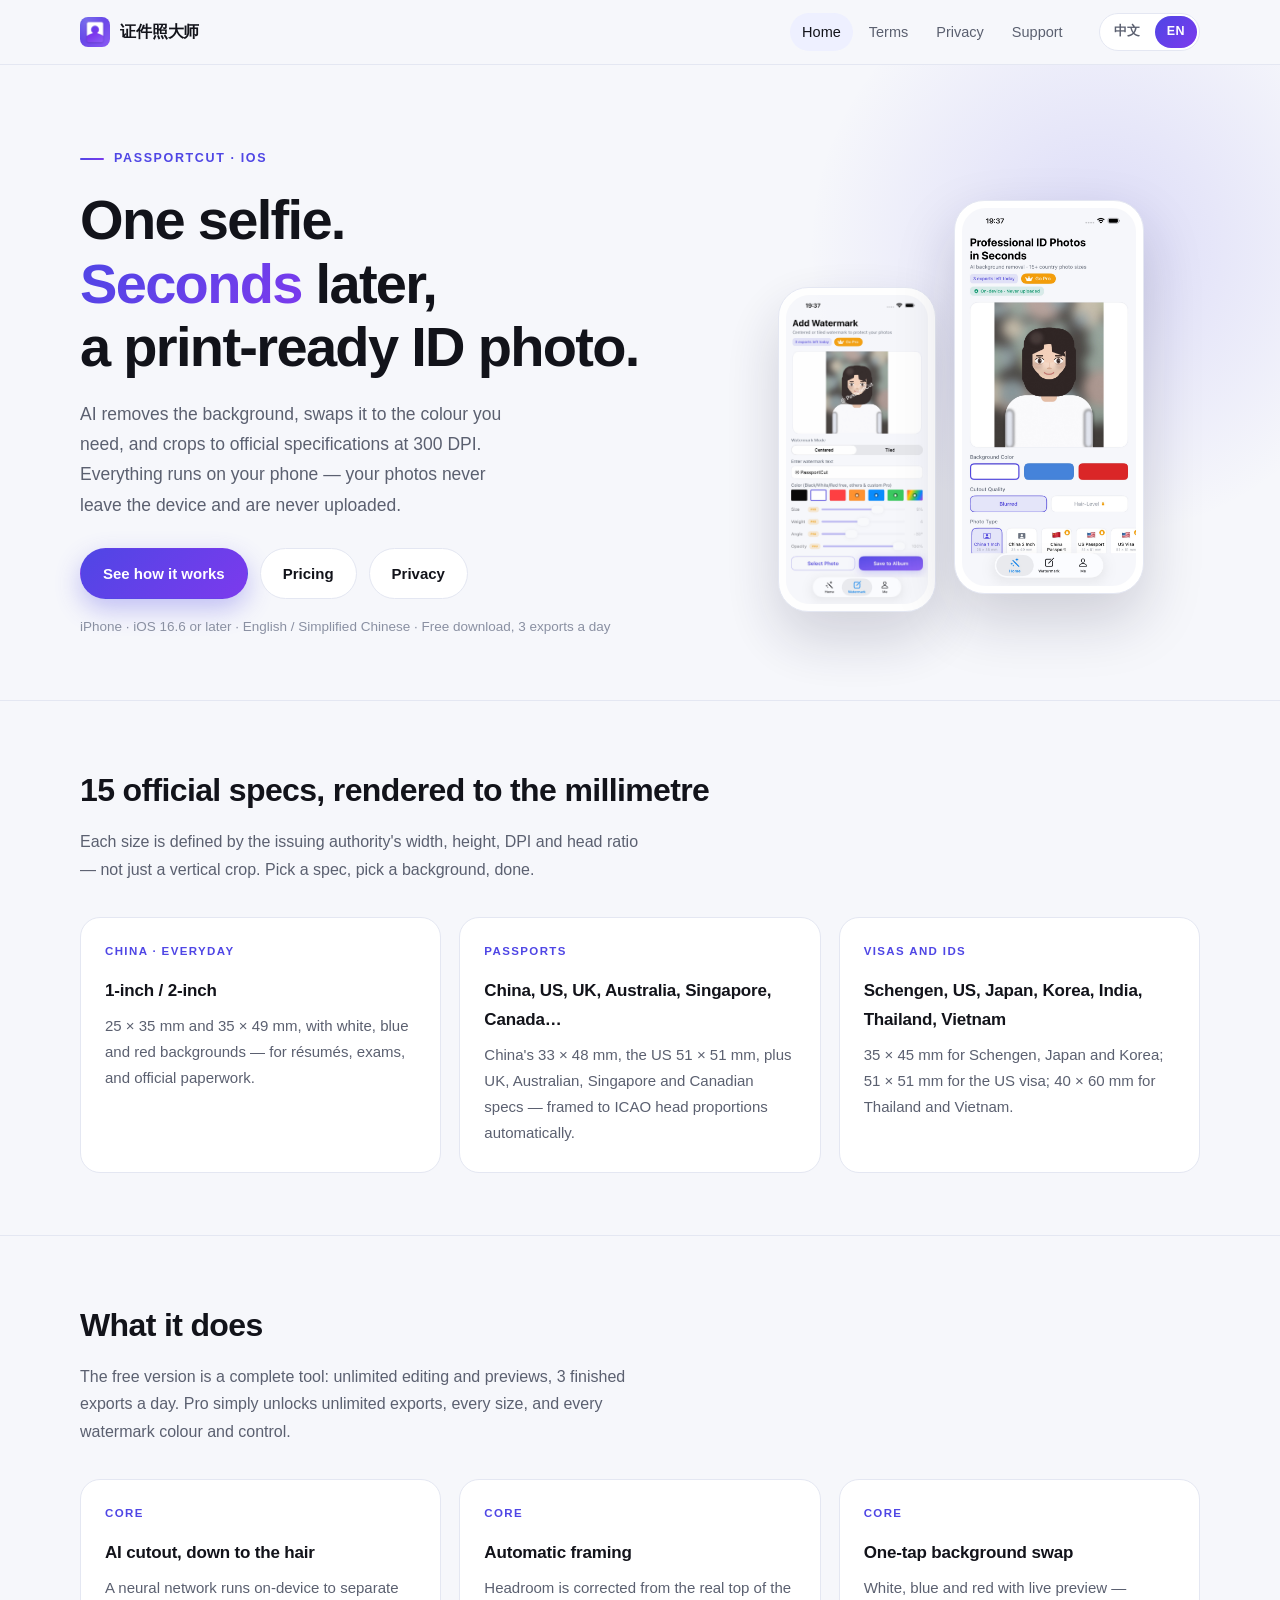
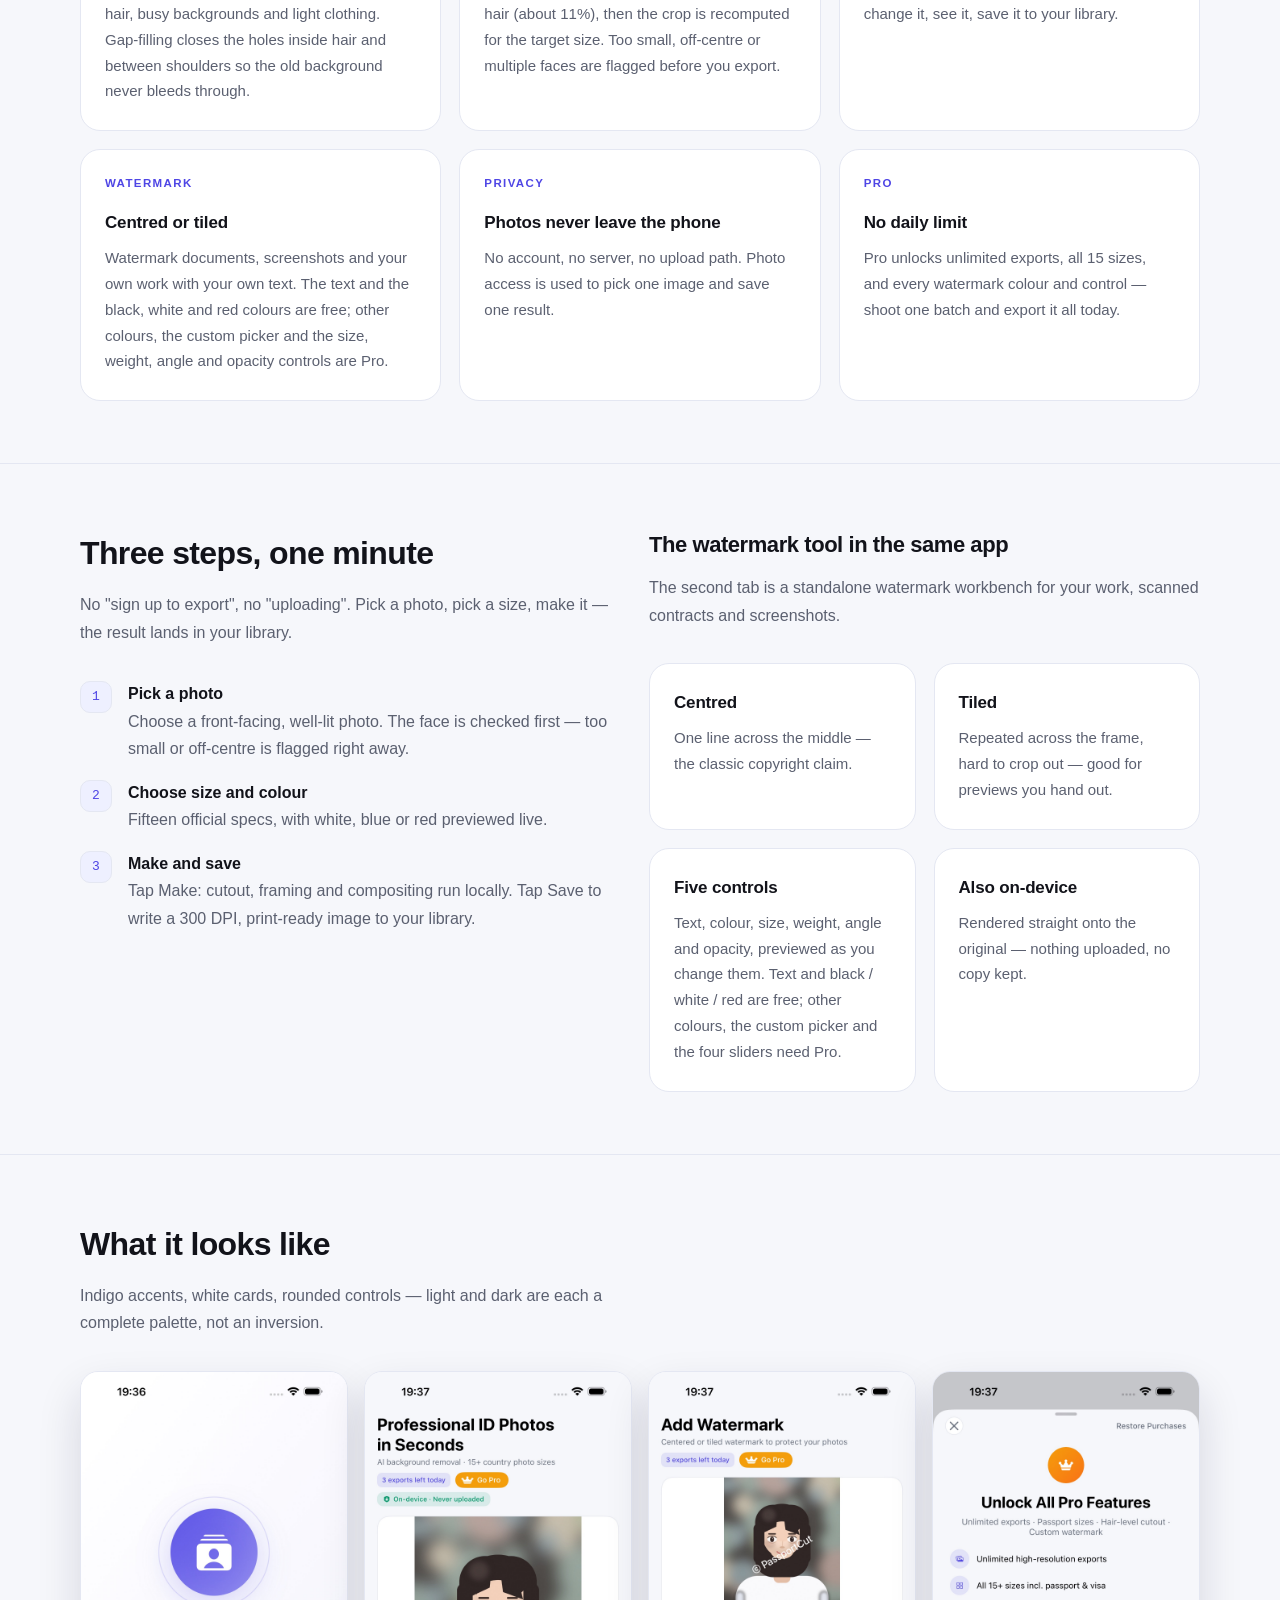
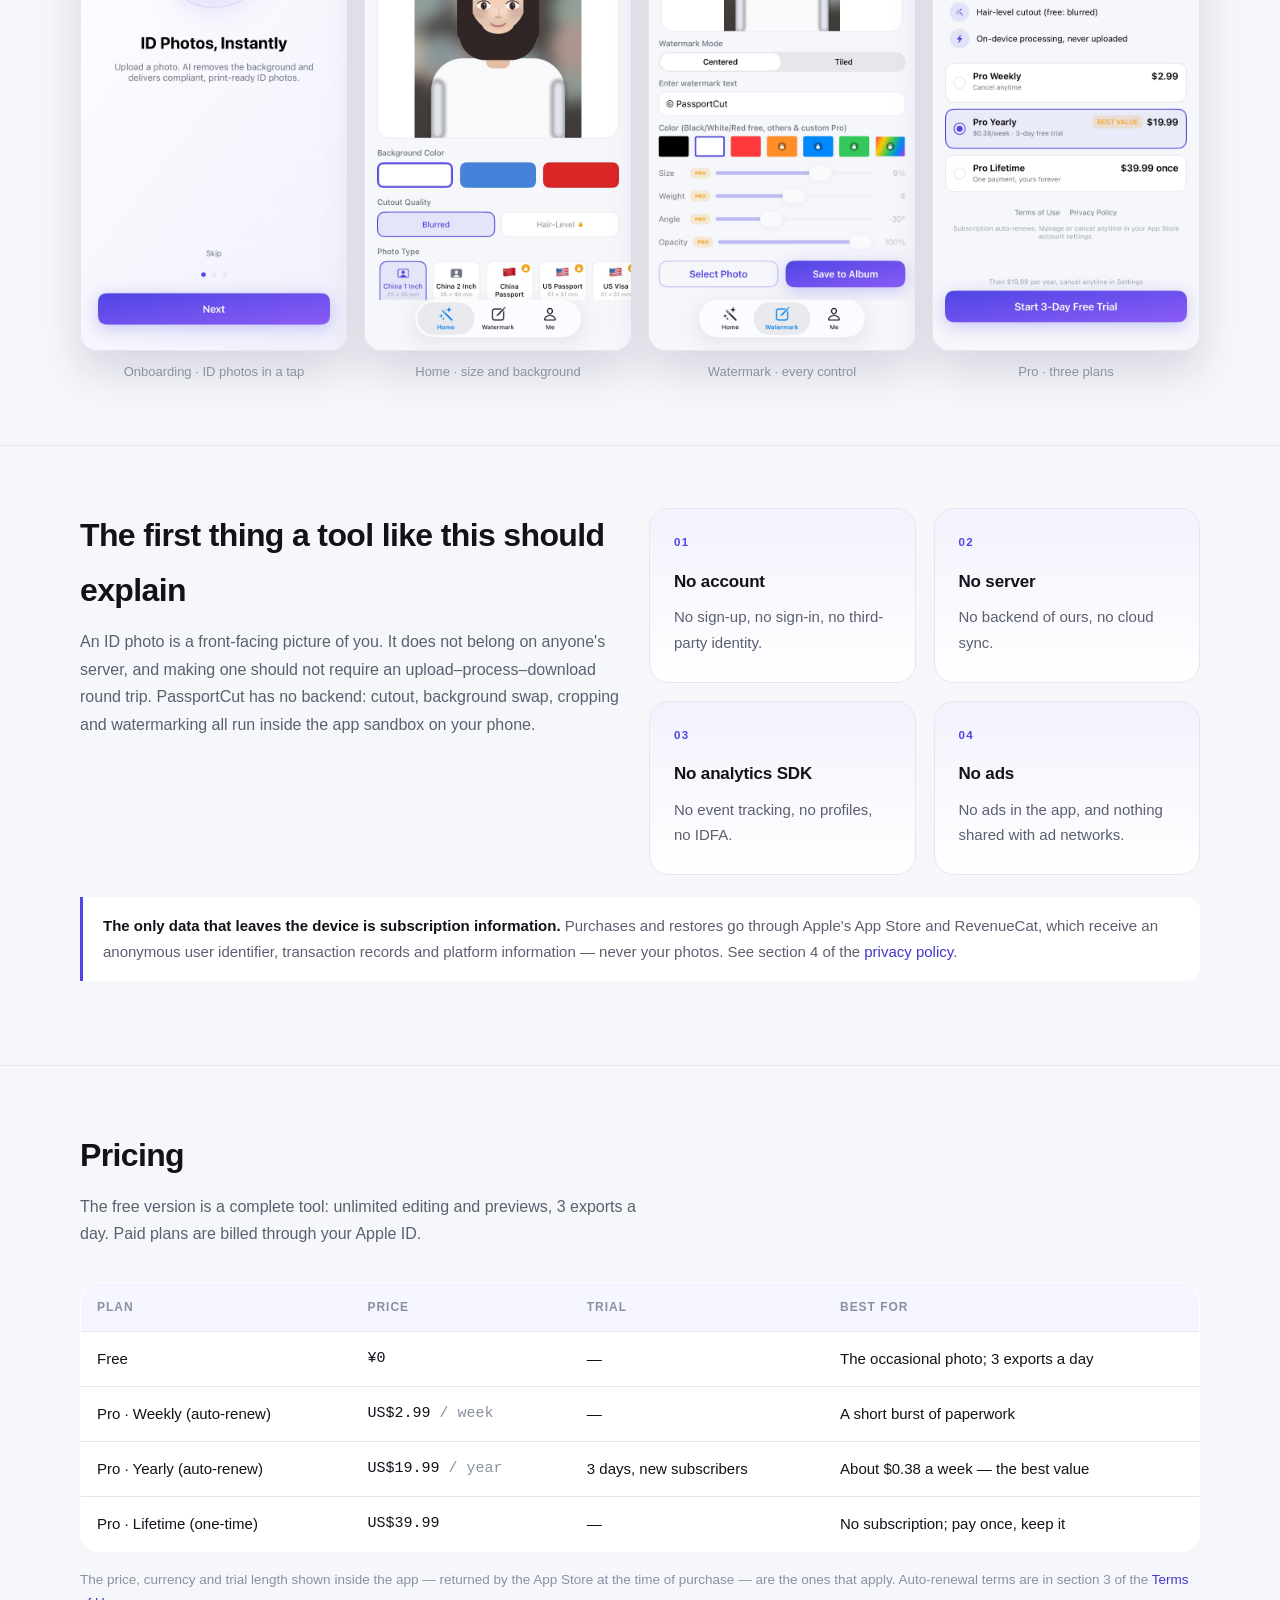
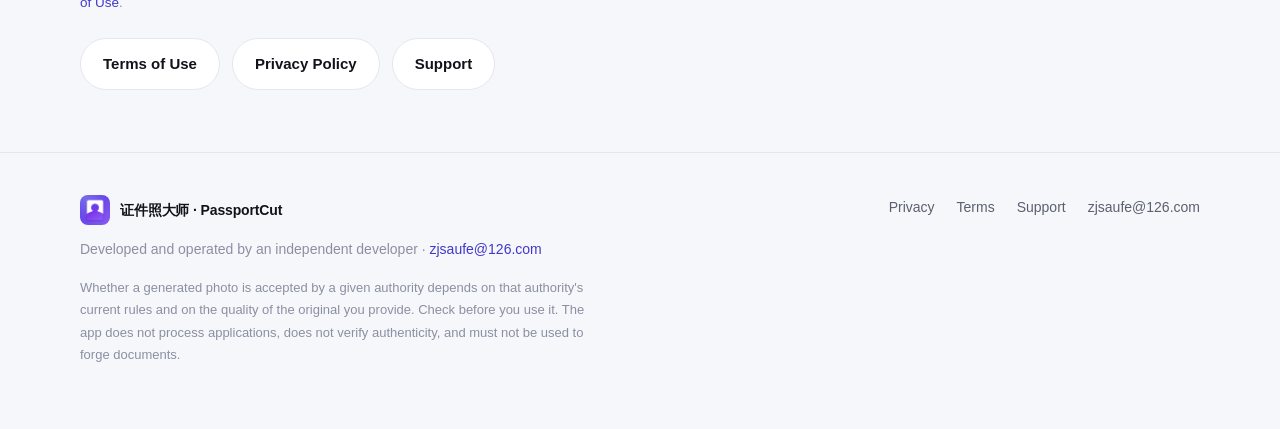
==== photoweb/index.html @ 8d34ea52 "Add files via upload" ====
<!DOCTYPE html>
<html lang="zh-Hans" data-lang="zh">
<head>
<meta charset="utf-8">
<meta name="viewport" content="width=device-width, initial-scale=1">
<title>证件照大师 · PassportCut — AI 证件照制作 / ID photos, made on your phone</title>
<meta name="description" content="证件照大师 PassportCut：上传一张自拍，AI 自动抠图、换底色、裁切到官方规格，几秒钟拿到可打印的高清证件照。15 种官方尺寸，全程本地处理，照片不会上传。">
<meta property="og:title" content="证件照大师 · PassportCut — AI 证件照制作">
<meta property="og:description" content="AI cutout, background swap and 15 official ID photo sizes, processed entirely on your device.">
<meta property="og:type" content="website">
<meta name="theme-color" content="#F6F7FB">
<link rel="icon" href="assets/img/icon-64.png">
<link rel="stylesheet" href="assets/site.css">
</head>
<body>

<header class="site">
  <div class="wrap bar">
    <a class="brand" href="index.html"><img src="assets/img/icon-64.png" alt="证件照大师 icon"><span>证件照大师</span></a>
    <nav class="links" aria-label="Site">
      <a href="index.html"><span class="i18n-zh">首页</span><span class="i18n-en">Home</span></a>
      <a href="terms.html"><span class="i18n-zh">用户协议</span><span class="i18n-en">Terms</span></a>
      <a href="privacy.html"><span class="i18n-zh">隐私政策</span><span class="i18n-en">Privacy</span></a>
      <a href="support.html"><span class="i18n-zh">技术支持</span><span class="i18n-en">Support</span></a>
    </nav>
    <div class="lang" role="group" aria-label="Language / 语言">
      <button type="button" data-lang="zh">中文</button>
      <button type="button" data-lang="en">EN</button>
    </div>
  </div>
</header>

<main>

  <!-- ================= HERO ================= -->
  <section class="hero">
    <div class="wrap hero-grid">
      <div>
        <p class="eyebrow"><span class="i18n-zh">证件照 · iOS 工具</span><span class="i18n-en">PassportCut · iOS</span></p>

        <div class="i18n-zh">
          <h1>一张自拍，<br><em>几秒钟</em>拿到<br>能打印的证件照。</h1>
          <p class="lede">AI 自动抠图、自动换底色、按官方尺寸精确裁切，输出 300 DPI 的高清成品。全部处理都在你的手机上完成——照片不会离开设备，不会上传到任何服务器。</p>
          <div class="cta">
            <a class="btn btn-primary" href="#how"><span>看看怎么用</span></a>
            <a class="btn btn-ghost" href="#pricing">价格</a>
            <a class="btn btn-ghost" href="privacy.html">隐私政策</a>
          </div>
          <p class="note">iPhone · iOS 16.6 及以上 · 简体中文 / English · 免费下载，每日可导出 3 张</p>
        </div>

        <div class="i18n-en">
          <h1>One selfie.<br><em>Seconds</em> later,<br>a print-ready ID photo.</h1>
          <p class="lede">AI removes the background, swaps it to the colour you need, and crops to official specifications at 300 DPI. Everything runs on your phone — your photos never leave the device and are never uploaded.</p>
          <div class="cta">
            <a class="btn btn-primary" href="#how">See how it works</a>
            <a class="btn btn-ghost" href="#pricing">Pricing</a>
            <a class="btn btn-ghost" href="privacy.html">Privacy</a>
          </div>
          <p class="note">iPhone · iOS 16.6 or later · English / Simplified Chinese · Free download, 3 exports a day</p>
        </div>
      </div>

      <div class="phones">
        <div class="phone side">
          <img src="assets/img/zh-Hans-05-watermark.jpg" alt="水印页 / Watermark screen"
               data-zh="assets/img/zh-Hans-05-watermark.jpg" data-en="assets/img/en-05-watermark.jpg">
        </div>
        <div class="phone">
          <img src="assets/img/zh-Hans-04-home.jpg" alt="证件照制作页 / ID photo screen"
               data-zh="assets/img/zh-Hans-04-home.jpg" data-en="assets/img/en-04-home.jpg">
        </div>
      </div>
    </div>
  </section>

  <!-- ================= 尺寸 ================= -->
  <section class="block" id="sizes">
    <div class="wrap">
      <h2 class="title"><span class="i18n-zh">15 种官方规格，按毫米精确输出</span><span class="i18n-en">15 official specs, rendered to the millimetre</span></h2>
      <p class="sub"><span class="i18n-zh">每个尺寸都按对应机构的官方要求定义宽高（mm）、DPI 与头部比例，不是简单裁成一张竖图。选好尺寸、换好底色，直接就绪。</span><span class="i18n-en">Each size is defined by the issuing authority's width, height, DPI and head ratio — not just a vertical crop. Pick a spec, pick a background, done.</span></p>

      <div class="grid-3">
        <div class="card">
          <p class="k"><span class="i18n-zh">中国 · 常用</span><span class="i18n-en">China · everyday</span></p>
          <h3><span class="i18n-zh">一寸 / 二寸</span><span class="i18n-en">1-inch / 2-inch</span></h3>
          <p><span class="i18n-zh">25 × 35 mm 与 35 × 49 mm，白、蓝、红底一键切换，覆盖简历、考试报名、社保与各类证件材料。</span><span class="i18n-en">25 × 35 mm and 35 × 49 mm, with white, blue and red backgrounds — for résumés, exams, and official paperwork.</span></p>
        </div>
        <div class="card">
          <p class="k"><span class="i18n-zh">护照</span><span class="i18n-en">Passports</span></p>
          <h3><span class="i18n-zh">中国 / 美国 / 英国 / 澳洲 / 新加坡 / 加拿大…</span><span class="i18n-en">China, US, UK, Australia, Singapore, Canada…</span></h3>
          <p><span class="i18n-zh">33 × 48 mm 的中国护照，51 × 51 mm 的美国护照，以及英、澳、新、加等国规格，都按 ICAO 头部比例自动校正构图。</span><span class="i18n-en">China's 33 × 48 mm, the US 51 × 51 mm, plus UK, Australian, Singapore and Canadian specs — framed to ICAO head proportions automatically.</span></p>
        </div>
        <div class="card">
          <p class="k"><span class="i18n-zh">签证与证件</span><span class="i18n-en">Visas and IDs</span></p>
          <h3><span class="i18n-zh">申根 / 美国 / 日本 / 韩国 / 印度 / 泰国 / 越南</span><span class="i18n-en">Schengen, US, Japan, Korea, India, Thailand, Vietnam</span></h3>
          <p><span class="i18n-zh">35 × 45 mm 的申根与日韩规格、51 × 51 mm 的美国签证、40 × 60 mm 的泰越规格，出国材料一次备齐。</span><span class="i18n-en">35 × 45 mm for Schengen, Japan and Korea; 51 × 51 mm for the US visa; 40 × 60 mm for Thailand and Vietnam.</span></p>
        </div>
      </div>
    </div>
  </section>

  <!-- ================= 做什么 ================= -->
  <section class="block" id="features">
    <div class="wrap">
      <h2 class="title"><span class="i18n-zh">它做什么</span><span class="i18n-en">What it does</span></h2>
      <p class="sub"><span class="i18n-zh">免费版是一个完整可用的工具：编辑与预览不限次数，每天可导出 3 张成品。Pro 只是把「不限次数导出、全部尺寸、水印的全部颜色与参数调节」解锁。</span><span class="i18n-en">The free version is a complete tool: unlimited editing and previews, 3 finished exports a day. Pro simply unlocks unlimited exports, every size, and every watermark colour and control.</span></p>

      <div class="grid-3">
        <div class="card">
          <p class="k"><span class="i18n-zh">核心</span><span class="i18n-en">Core</span></p>
          <h3><span class="i18n-zh">AI 抠图，发丝级</span><span class="i18n-en">AI cutout, down to the hair</span></h3>
          <p><span class="i18n-zh">本地神经网络在设备上跑，复杂背景、碎发、浅色衣服都能干净分离；蒙版补洞会把发丝内部与肩颈之间的空洞补上，换底色时不透出原背景。</span><span class="i18n-en">A neural network runs on-device to separate hair, busy backgrounds and light clothing. Gap-filling closes the holes inside hair and between shoulders so the old background never bleeds through.</span></p>
        </div>
        <div class="card">
          <p class="k"><span class="i18n-zh">核心</span><span class="i18n-en">Core</span></p>
          <h3><span class="i18n-zh">自动构图校正</span><span class="i18n-en">Automatic framing</span></h3>
          <p><span class="i18n-zh">先用真实发顶校正头顶留白（约 11%），再按目标尺寸重算裁剪框。人脸太小、未居中、多张人脸都会在制作前给出提示。</span><span class="i18n-en">Headroom is corrected from the real top of the hair (about 11%), then the crop is recomputed for the target size. Too small, off-centre or multiple faces are flagged before you export.</span></p>
        </div>
        <div class="card">
          <p class="k"><span class="i18n-zh">核心</span><span class="i18n-en">Core</span></p>
          <h3><span class="i18n-zh">一键换底色</span><span class="i18n-en">One-tap background swap</span></h3>
          <p><span class="i18n-zh">白色、蓝色、红色实时预览，改完立刻看到成品，满意再保存到相册。</span><span class="i18n-en">White, blue and red with live preview — change it, see it, save it to your library.</span></p>
        </div>
        <div class="card">
          <p class="k"><span class="i18n-zh">水印</span><span class="i18n-en">Watermark</span></p>
          <h3><span class="i18n-zh">居中或铺满</span><span class="i18n-en">Centred or tiled</span></h3>
          <p><span class="i18n-zh">给文档、截图、作品照加水印：文字自定，保护你的版权。文字与黑 / 白 / 红三色免费；其余颜色、自定义取色，以及大小、粗细、角度、透明度调节为 Pro。</span><span class="i18n-en">Watermark documents, screenshots and your own work with your own text. The text and the black, white and red colours are free; other colours, the custom picker and the size, weight, angle and opacity controls are Pro.</span></p>
        </div>
        <div class="card">
          <p class="k"><span class="i18n-zh">隐私</span><span class="i18n-en">Privacy</span></p>
          <h3><span class="i18n-zh">照片不出手机</span><span class="i18n-en">Photos never leave the phone</span></h3>
          <p><span class="i18n-zh">没有账号、没有服务器、没有上传通道。相册权限只用于选一张照片、保存一张成品。</span><span class="i18n-en">No account, no server, no upload path. Photo access is used to pick one image and save one result.</span></p>
        </div>
        <div class="card">
          <p class="k"><span class="i18n-zh">Pro</span><span class="i18n-en">Pro</span></p>
          <h3><span class="i18n-zh">不限次数，不再等明天</span><span class="i18n-en">No daily limit</span></h3>
          <p><span class="i18n-zh">Pro 解锁不限次数导出、全部 15 种尺寸、水印的全部颜色与参数调节。一次拍好一整套材料，不用分几天导。</span><span class="i18n-en">Pro unlocks unlimited exports, all 15 sizes, and every watermark colour and control — shoot one batch and export it all today.</span></p>
        </div>
      </div>
    </div>
  </section>

  <!-- ================= 三步 ================= -->
  <section class="block" id="how">
    <div class="wrap">
      <div class="grid-2">
        <div>
          <h2 class="title"><span class="i18n-zh">三步，一分钟</span><span class="i18n-en">Three steps, one minute</span></h2>
          <p class="sub"><span class="i18n-zh">没有「导出前必须注册」这一步，也没有「正在上传」。选图、选尺寸、制作，结果直接进相册。</span><span class="i18n-en">No "sign up to export", no "uploading". Pick a photo, pick a size, make it — the result lands in your library.</span></p>
          <ol class="steps">
            <li><b><span class="i18n-zh">选照片</span><span class="i18n-en">Pick a photo</span></b><br><span class="i18n-zh">从相册选一张正面、光线充足的照片。系统会先检测人脸，太小或没居中会直接告诉你。</span><span class="i18n-en">Choose a front-facing, well-lit photo. The face is checked first — too small or off-centre is flagged right away.</span></li>
            <li><b><span class="i18n-zh">选尺寸与底色</span><span class="i18n-en">Choose size and colour</span></b><br><span class="i18n-zh">15 种官方规格任选，白 / 蓝 / 红底色实时预览。</span><span class="i18n-en">Fifteen official specs, with white, blue or red previewed live.</span></li>
            <li><b><span class="i18n-zh">制作并保存</span><span class="i18n-en">Make and save</span></b><br><span class="i18n-zh">点「制作」，本地完成抠图、校正与合成，点「保存照片」写入相册，300 DPI 可打印。</span><span class="i18n-en">Tap Make: cutout, framing and compositing run locally. Tap Save to write a 300 DPI, print-ready image to your library.</span></li>
          </ol>
        </div>
        <div>
          <h2 class="title" style="font-size:22px"><span class="i18n-zh">同一个 App 里的水印工具</span><span class="i18n-en">The watermark tool in the same app</span></h2>
          <p class="sub"><span class="i18n-zh">第二栏是独立的水印工作台，适合给作品、合同扫描件、截图打标。</span><span class="i18n-en">The second tab is a standalone watermark workbench for your work, scanned contracts and screenshots.</span></p>
          <div class="grid-2">
            <div class="card"><h3><span class="i18n-zh">居中水印</span><span class="i18n-en">Centred</span></h3><p><span class="i18n-zh">一行文字压在图中央，适合声明版权。</span><span class="i18n-en">One line across the middle — the classic copyright claim.</span></p></div>
            <div class="card"><h3><span class="i18n-zh">铺满水印</span><span class="i18n-en">Tiled</span></h3><p><span class="i18n-zh">整图重复平铺，难以裁掉，适合对外分发的预览图。</span><span class="i18n-en">Repeated across the frame, hard to crop out — good for previews you hand out.</span></p></div>
            <div class="card"><h3><span class="i18n-zh">五种参数</span><span class="i18n-en">Five controls</span></h3><p><span class="i18n-zh">文字、颜色、大小、粗细、角度、透明度，实时改实时看。文字与黑 / 白 / 红免费；其余颜色、自定义取色和四条滑杆需 Pro。</span><span class="i18n-en">Text, colour, size, weight, angle and opacity, previewed as you change them. Text and black / white / red are free; other colours, the custom picker and the four sliders need Pro.</span></p></div>
            <div class="card"><h3><span class="i18n-zh">同样本地处理</span><span class="i18n-en">Also on-device</span></h3><p><span class="i18n-zh">水印在原图上直接渲染，不上传、不留副本。</span><span class="i18n-en">Rendered straight onto the original — nothing uploaded, no copy kept.</span></p></div>
          </div>
        </div>
      </div>
    </div>
  </section>

  <!-- ================= 截图 ================= -->
  <section class="block" id="shots">
    <div class="wrap">
      <h2 class="title"><span class="i18n-zh">界面长这样</span><span class="i18n-en">What it looks like</span></h2>
      <p class="sub"><span class="i18n-zh">靛蓝主色、白色卡片、圆角控件；浅色与深色各自一套完整的配色，不是简单反色。</span><span class="i18n-en">Indigo accents, white cards, rounded controls — light and dark are each a complete palette, not an inversion.</span></p>
      <div class="shots" id="shots-grid"></div>
    </div>
  </section>

  <!-- ================= 隐私 ================= -->
  <section class="block" id="privacy-strip">
    <div class="wrap">
      <div class="grid-2">
        <div>
          <h2 class="title"><span class="i18n-zh">这类工具最该先说清楚的事</span><span class="i18n-en">The first thing a tool like this should explain</span></h2>
          <p class="sub"><span class="i18n-zh">证件照是你的正面照。它不该躺在任何人的服务器上，也不该成为一个「上传—处理—下载」的流程。所以证件照大师没有后端：抠图模型、换底色、裁剪、水印全部在你手机的 App 沙盒里跑完。</span><span class="i18n-en">An ID photo is a front-facing picture of you. It does not belong on anyone's server, and making one should not require an upload–process–download round trip. PassportCut has no backend: cutout, background swap, cropping and watermarking all run inside the app sandbox on your phone.</span></p>
        </div>
        <div class="grid-2">
          <div class="card accent"><p class="k">01</p><h3><span class="i18n-zh">无账号</span><span class="i18n-en">No account</span></h3><p><span class="i18n-zh">没有注册、没有登录、没有第三方账号体系。</span><span class="i18n-en">No sign-up, no sign-in, no third-party identity.</span></p></div>
          <div class="card accent"><p class="k">02</p><h3><span class="i18n-zh">无服务器</span><span class="i18n-en">No server</span></h3><p><span class="i18n-zh">没有自建后端，也没有云端同步。</span><span class="i18n-en">No backend of ours, no cloud sync.</span></p></div>
          <div class="card accent"><p class="k">03</p><h3><span class="i18n-zh">无分析 SDK</span><span class="i18n-en">No analytics SDK</span></h3><p><span class="i18n-zh">不埋点、不建用户画像、不采集 IDFA。</span><span class="i18n-en">No event tracking, no profiles, no IDFA.</span></p></div>
          <div class="card accent"><p class="k">04</p><h3><span class="i18n-zh">无广告</span><span class="i18n-en">No ads</span></h3><p><span class="i18n-zh">App 内没有广告，也不向广告平台共享数据。</span><span class="i18n-en">No ads in the app, and nothing shared with ad networks.</span></p></div>
        </div>
      </div>
      <div class="callout">
        <span class="i18n-zh"><b>唯一离开设备的数据是订阅信息。</b>购买与恢复购买通过 Apple 的 App Store 与 RevenueCat 完成，它们只拿到匿名用户标识、交易记录与平台信息，看不到你的照片。完整说明见<a href="privacy.html">隐私政策</a>第 4 条。</span>
        <span class="i18n-en"><b>The only data that leaves the device is subscription information.</b> Purchases and restores go through Apple's App Store and RevenueCat, which receive an anonymous user identifier, transaction records and platform information — never your photos. See section 4 of the <a href="privacy.html">privacy policy</a>.</span>
      </div>
    </div>
  </section>

  <!-- ================= 价格 ================= -->
  <section class="block" id="pricing">
    <div class="wrap">
      <h2 class="title"><span class="i18n-zh">价格</span><span class="i18n-en">Pricing</span></h2>
      <p class="sub"><span class="i18n-zh">免费版包含完整的基础功能：编辑与预览不限次数，每天可导出 3 张成品。付费方案通过你的 Apple ID 扣款。</span><span class="i18n-en">The free version is a complete tool: unlimited editing and previews, 3 exports a day. Paid plans are billed through your Apple ID.</span></p>
      <table class="price">
        <thead>
          <tr>
            <th><span class="i18n-zh">方案</span><span class="i18n-en">Plan</span></th>
            <th><span class="i18n-zh">价格</span><span class="i18n-en">Price</span></th>
            <th><span class="i18n-zh">试用</span><span class="i18n-en">Trial</span></th>
            <th><span class="i18n-zh">适合</span><span class="i18n-en">Best for</span></th>
          </tr>
        </thead>
        <tbody>
          <tr>
            <td><span class="i18n-zh">免费版</span><span class="i18n-en">Free</span></td>
            <td class="num">¥0</td>
            <td><span class="i18n-zh">—</span><span class="i18n-en">—</span></td>
            <td><span class="i18n-zh">偶尔做一张，每天 3 次导出够用</span><span class="i18n-en">The occasional photo; 3 exports a day</span></td>
          </tr>
          <tr>
            <td><span class="i18n-zh">Pro · 每周（自动续订）</span><span class="i18n-en">Pro · Weekly (auto-renew)</span></td>
            <td class="num"><span class="i18n-zh">¥8</span><span class="i18n-en">US$2.99</span><span style="color:var(--ink-3)"> / <span class="i18n-zh">周</span><span class="i18n-en">week</span></span></td>
            <td><span class="i18n-zh">—</span><span class="i18n-en">—</span></td>
            <td><span class="i18n-zh">短期集中做材料</span><span class="i18n-en">A short burst of paperwork</span></td>
          </tr>
          <tr>
            <td><span class="i18n-zh">Pro · 每年（自动续订）</span><span class="i18n-en">Pro · Yearly (auto-renew)</span></td>
            <td class="num"><span class="i18n-zh">¥148</span><span class="i18n-en">US$19.99</span><span style="color:var(--ink-3)"> / <span class="i18n-zh">年</span><span class="i18n-en">year</span></span></td>
            <td><span class="i18n-zh">3 天，新订阅者</span><span class="i18n-en">3 days, new subscribers</span></td>
            <td><span class="i18n-zh">折合约 ¥2.83/周，最划算</span><span class="i18n-en">About $0.38 a week — the best value</span></td>
          </tr>
          <tr>
            <td><span class="i18n-zh">Pro · 终身（一次性买断）</span><span class="i18n-en">Pro · Lifetime (one-time)</span></td>
            <td class="num"><span class="i18n-zh">¥268</span><span class="i18n-en">US$39.99</span></td>
            <td><span class="i18n-zh">—</span><span class="i18n-en">—</span></td>
            <td><span class="i18n-zh">不想订阅，一次付费永久用</span><span class="i18n-en">No subscription; pay once, keep it</span></td>
          </tr>
        </tbody>
      </table>
      <p class="note"><span class="i18n-zh">实际价格、币种与试用时长以 App 内付费墙显示的、由 App Store 返回的本地化价格为准。自动续订规则见<a href="terms.html">用户协议</a>第 3 条。</span><span class="i18n-en">The price, currency and trial length shown inside the app — returned by the App Store at the time of purchase — are the ones that apply. Auto-renewal terms are in section 3 of the <a href="terms.html">Terms of Use</a>.</span></p>
      <div class="cta" style="margin-top:24px">
        <a class="btn btn-ghost" href="terms.html"><span class="i18n-zh">用户协议</span><span class="i18n-en">Terms of Use</span></a>
        <a class="btn btn-ghost" href="privacy.html"><span class="i18n-zh">隐私政策</span><span class="i18n-en">Privacy Policy</span></a>
        <a class="btn btn-ghost" href="support.html"><span class="i18n-zh">技术支持</span><span class="i18n-en">Support</span></a>
      </div>
    </div>
  </section>

</main>

<footer class="site">
  <div class="wrap foot-grid">
    <div>
      <a class="brand" href="index.html"><img src="assets/img/icon-64.png" alt=""><span>证件照大师 · PassportCut</span></a>
      <p style="margin:12px 0 0"><span class="i18n-zh">由独立开发者开发运营 · 联系 <a href="mailto:zjsaufe@126.com">zjsaufe@126.com</a></span><span class="i18n-en">Developed and operated by an independent developer · <a href="mailto:zjsaufe@126.com">zjsaufe@126.com</a></span></p>
      <p class="foot-note"><span class="i18n-zh">本 App 生成的证件照是否符合特定机构要求，取决于该机构的最新规定与你提供的原始照片质量。请在正式使用前自行核对。App 不提供证件代办、不验证照片真伪，也不得用于制作伪造证件。</span><span class="i18n-en">Whether a generated photo is accepted by a given authority depends on that authority's current rules and on the quality of the original you provide. Check before you use it. The app does not process applications, does not verify authenticity, and must not be used to forge documents.</span></p>
    </div>
    <div class="foot-links">
      <a href="privacy.html"><span class="i18n-zh">隐私政策</span><span class="i18n-en">Privacy</span></a>
      <a href="terms.html"><span class="i18n-zh">用户协议</span><span class="i18n-en">Terms</span></a>
      <a href="support.html"><span class="i18n-zh">技术支持</span><span class="i18n-en">Support</span></a>
      <a href="mailto:zjsaufe@126.com">zjsaufe@126.com</a>
    </div>
  </div>
</footer>

<script src="assets/site.js"></script>
<script>
(function () {
  var shots = [
    ['01-onboarding-1', '引导 · 证件照一键搞定', 'Onboarding · ID photos in a tap'],
    ['04-home', '首页 · 选尺寸、换底色', 'Home · size and background'],
    ['05-watermark', '水印 · 参数全部可调', 'Watermark · every control'],
    ['07-paywall', 'Pro · 三档方案', 'Pro · three plans']
  ];
  var grid = document.getElementById('shots-grid');
  shots.forEach(function (s) {
    var fig = document.createElement('figure');
    var img = document.createElement('img');
    img.alt = s[1] + ' / ' + s[2];
    img.loading = 'lazy';
    img.dataset.zh = 'assets/img/zh-Hans-' + s[0] + '.jpg';
    img.dataset.en = 'assets/img/en-' + s[0] + '.jpg';
    var cap = document.createElement('figcaption');
    cap.innerHTML = '<span class="i18n-zh">' + s[1] + '</span><span class="i18n-en">' + s[2] + '</span>';
    fig.appendChild(img); fig.appendChild(cap);
    grid.appendChild(fig);
  });

  function syncLangImages() {
    var lang = document.documentElement.getAttribute('data-lang') === 'en' ? 'en' : 'zh';
    var all = document.querySelectorAll('img[data-zh][data-en]');
    for (var i = 0; i < all.length; i++) {
      all[i].src = all[i].dataset[lang];
    }
  }
  syncLangImages();
  new MutationObserver(syncLangImages).observe(document.documentElement, { attributes: true, attributeFilter: ['data-lang'] });
})();
</script>
</body>
</html>
---- photoweb/assets/site.css ----
/* ------------------------------------------------------------------
   证件照大师 / PassportCut — 官网样式
   配色取自 App 的设计令牌（ZQYTheme.swift）：品牌靛蓝 → 紫，青色点缀，Pro 金。
   ------------------------------------------------------------------ */

:root {
  --canvas:      #F6F7FB;
  --surface:     #FFFFFF;
  --surface-2:   #EEF0FF;
  --ink:         #12131A;
  --ink-2:       #5B6070;
  --ink-3:       #8A90A2;
  --hairline:    #E4E7F2;
  --brand:       #4F46E5;
  --brand-deep:  #4338CA;
  --violet:      #7C3AED;
  --cyan:        #0891B2;
  --cyan-soft:   #E0F5FA;
  --gold:        #B45309;
  --gold-soft:   #FEF3C7;
  --ok:          #059669;
  --radius:      20px;

  --serif: "Inter", -apple-system, "PingFang SC", "Noto Sans SC", "Helvetica Neue", sans-serif;
  --sans: "Inter", -apple-system, BlinkMacSystemFont, "PingFang SC", "Hiragino Sans GB", "Microsoft YaHei", "Helvetica Neue", sans-serif;
  --mono: "JetBrains Mono", ui-monospace, "SF Mono", Menlo, Consolas, monospace;

  --grad: linear-gradient(135deg, var(--brand), var(--violet));
  color-scheme: light;
}

@media (prefers-color-scheme: dark) {
  :root:not([data-theme="light"]) {
    --canvas:     #0B0B12;
    --surface:    #16161F;
    --surface-2:  #1D1E30;
    --ink:        #F2F3F8;
    --ink-2:      #A6ABBC;
    --ink-3:      #7B8098;
    --hairline:   #282835;
    --brand:      #6366F1;
    --brand-deep: #818CF8;
    --violet:     #A78BFA;
    --cyan:       #22D3EE;
    --cyan-soft:  #0E2A31;
    --gold:       #FBBF24;
    --gold-soft:  #2B2410;
    --ok:         #34D399;
    --grad: linear-gradient(135deg, #5B5BF5, #9B5CF6);
    color-scheme: dark;
  }
}

* { box-sizing: border-box; }
html { scroll-behavior: smooth; }

body {
  margin: 0;
  background: var(--canvas);
  color: var(--ink);
  font-family: var(--sans);
  font-size: 16px;
  line-height: 1.72;
  -webkit-font-smoothing: antialiased;
  text-rendering: optimizeLegibility;
}

/* ---------- 语言切换 ---------- */
html[data-lang="zh"] .i18n-en,
html[data-lang="en"] .i18n-zh { display: none !important; }

a { color: var(--brand-deep); text-decoration: none; }
a:hover { text-decoration: underline; text-underline-offset: 3px; }

.wrap { width: min(1120px, 100% - 44px); margin-inline: auto; }
.narrow { width: min(780px, 100% - 40px); margin-inline: auto; }

/* ---------- 顶栏 ---------- */
header.site {
  position: sticky; top: 0; z-index: 20;
  backdrop-filter: saturate(160%) blur(16px);
  background: color-mix(in srgb, var(--canvas) 84%, transparent);
  border-bottom: 1px solid var(--hairline);
}
.bar { display: flex; align-items: center; gap: 18px; height: 64px; }
.brand { display: flex; align-items: center; gap: 10px; color: var(--ink); font-weight: 700; letter-spacing: -0.01em; }
.brand:hover { text-decoration: none; }
.brand img { width: 30px; height: 30px; border-radius: 8px; display: block; }
nav.links { margin-left: auto; display: flex; align-items: center; gap: 4px; flex-wrap: wrap; }
nav.links a { color: var(--ink-2); font-size: 14.5px; padding: 7px 12px; border-radius: 999px; }
nav.links a:hover { color: var(--ink); background: var(--surface); text-decoration: none; }
nav.links a.active { color: var(--ink); background: var(--surface-2); }

.lang { display: inline-flex; border: 1px solid var(--hairline); border-radius: 999px; overflow: hidden; margin-left: 6px; background: var(--surface); padding: 2px; gap: 2px; }
.lang button {
  font: inherit; font-size: 12.5px; font-weight: 600; letter-spacing: .04em;
  padding: 5px 12px; border: 0; border-radius: 999px;
  background: transparent; color: var(--ink-2); cursor: pointer;
}
.lang button[aria-pressed="true"] { background: var(--grad); color: #fff; }

/* ---------- 首页 hero ---------- */
.hero { padding: 76px 0 48px; position: relative; overflow: hidden; }
.hero::before {
  content: ""; position: absolute; inset: -20% -10% auto auto;
  width: 620px; height: 620px; border-radius: 50%;
  background: radial-gradient(circle, color-mix(in srgb, var(--brand) 16%, transparent), transparent 66%);
  pointer-events: none;
}
.hero-grid { display: grid; grid-template-columns: 1.1fr .9fr; gap: 56px; align-items: center; position: relative; }
.eyebrow {
  display: inline-flex; align-items: center; gap: 10px;
  font-size: 12.5px; font-weight: 600; letter-spacing: .13em; text-transform: uppercase;
  color: var(--brand); margin: 0 0 18px;
}
.eyebrow::before { content: ""; width: 24px; height: 2px; border-radius: 2px; background: var(--grad); }
h1 {
  font-family: var(--serif); font-weight: 700;
  font-size: clamp(34px, 5.2vw, 56px);
  line-height: 1.14; letter-spacing: -0.03em;
  margin: 0 0 20px;
}
h1 em { font-style: normal; background: var(--grad); -webkit-background-clip: text; background-clip: text; color: transparent; }
.lede { color: var(--ink-2); font-size: 17.5px; max-width: 46ch; margin: 0 0 28px; }
.cta { display: flex; flex-wrap: wrap; gap: 12px; align-items: center; }
.btn {
  display: inline-flex; align-items: center; gap: 8px;
  padding: 12px 22px; border-radius: 999px;
  font-size: 15px; font-weight: 600; border: 1px solid transparent;
}
.btn-primary { background: var(--grad); color: #fff; box-shadow: 0 10px 26px color-mix(in srgb, var(--brand) 32%, transparent); }
.btn-primary:hover { filter: brightness(1.06); text-decoration: none; }
.btn-ghost { border-color: var(--hairline); color: var(--ink); background: var(--surface); }
.btn-ghost:hover { background: var(--surface-2); text-decoration: none; }
.note { color: var(--ink-3); font-size: 13.5px; margin-top: 16px; }

/* 手机预览 */
.phones { display: flex; justify-content: center; align-items: flex-end; gap: 18px; }
.phone {
  position: relative; width: 190px; border-radius: 30px;
  background: var(--surface); border: 1px solid var(--hairline);
  padding: 7px; box-shadow: 0 26px 60px rgba(20, 20, 55, .18);
}
.phone img { width: 100%; display: block; border-radius: 24px; }
.phone.side { width: 158px; opacity: .96; transform: translateY(18px); }
@media (max-width: 900px) { .phone.side { display: none; } }

/* ---------- 章节 ---------- */
section.block { padding: 62px 0; border-top: 1px solid var(--hairline); }
h2.title { font-size: clamp(24px, 3.2vw, 32px); font-weight: 700; margin: 0 0 10px; letter-spacing: -0.02em; }
.sub { color: var(--ink-2); margin: 0 0 34px; max-width: 64ch; }

.grid-3 { display: grid; grid-template-columns: repeat(3, minmax(0,1fr)); gap: 18px; }
.grid-2 { display: grid; grid-template-columns: repeat(2, minmax(0,1fr)); gap: 18px; }
.card {
  background: var(--surface); border: 1px solid var(--hairline);
  border-radius: var(--radius); padding: 24px 24px 26px;
}
.card h3 { margin: 0 0 8px; font-size: 17px; font-weight: 700; letter-spacing: -0.01em; }
.card p { margin: 0; color: var(--ink-2); font-size: 15px; }
.card .k { font-size: 11.5px; font-weight: 600; letter-spacing: .12em; text-transform: uppercase; color: var(--brand); margin: 0 0 14px; }
.card.accent { background: linear-gradient(180deg, color-mix(in srgb, var(--brand) 7%, var(--surface)), var(--surface)); }

/* 步骤 */
ol.steps { margin: 0; padding: 0; list-style: none; counter-reset: s; display: grid; gap: 16px; }
ol.steps li { counter-increment: s; position: relative; padding-left: 48px; color: var(--ink-2); }
ol.steps li::before {
  content: counter(s); position: absolute; left: 0; top: 1px;
  width: 30px; height: 30px; border-radius: 10px;
  background: var(--surface-2); border: 1px solid var(--hairline);
  color: var(--brand); font-family: var(--mono); font-size: 13px;
  display: grid; place-items: center;
}
ol.steps li b { color: var(--ink); font-weight: 600; }

/* 截图 */
.shots { display: grid; grid-template-columns: repeat(4, minmax(0,1fr)); gap: 16px; }
.shots figure { margin: 0; }
.shots img {
  width: 100%; display: block; border-radius: 18px;
  border: 1px solid var(--hairline);
  box-shadow: 0 20px 44px rgba(20, 20, 55, .14);
}
.shots figcaption { font-size: 13px; color: var(--ink-3); margin-top: 10px; text-align: center; }

/* 价格表 */
table.price { width: 100%; border-collapse: collapse; font-size: 15px; background: var(--surface); border: 1px solid var(--hairline); border-radius: var(--radius); overflow: hidden; }
table.price th, table.price td { text-align: left; padding: 14px 16px; border-bottom: 1px solid var(--hairline); }
table.price th { color: var(--ink-3); font-weight: 600; font-size: 12px; letter-spacing: .08em; text-transform: uppercase; background: color-mix(in srgb, var(--surface-2) 60%, transparent); }
table.price td.num { font-family: var(--mono); color: var(--ink); white-space: nowrap; }
table.price tr:last-child td { border-bottom: 0; }

/* callout */
.callout {
  border-left: 3px solid var(--brand);
  background: var(--surface);
  border-radius: 0 14px 14px 0;
  padding: 16px 20px;
  color: var(--ink-2);
  font-size: 15px;
  margin: 22px 0;
}
.callout.sage { border-left-color: var(--ok); }
.callout.gold { border-left-color: var(--gold); }
.callout b { color: var(--ink); }

/* ---------- 法务页 ---------- */
.legal { padding: 46px 0 78px; }
.legal-head { padding-bottom: 26px; border-bottom: 1px solid var(--hairline); margin-bottom: 34px; }
.legal-head h1 { font-size: clamp(28px, 4vw, 40px); margin: 0 0 12px; }
.meta { color: var(--ink-3); font-size: 13.5px; display: flex; gap: 20px; flex-wrap: wrap; }
.meta span { font-family: var(--mono); }

.toc { background: var(--surface); border: 1px solid var(--hairline); border-radius: var(--radius); padding: 20px 22px; margin-bottom: 40px; }
.toc p.k { margin: 0 0 12px; font-size: 11.5px; font-weight: 600; letter-spacing: .12em; text-transform: uppercase; color: var(--ink-3); }
.toc ol { margin: 0; padding-left: 22px; columns: 2; column-gap: 30px; font-size: 14.5px; }
.toc li { margin-bottom: 6px; color: var(--ink-2); break-inside: avoid; }
.toc a { color: var(--ink-2); }
.toc a:hover { color: var(--brand); }

.doc h2 {
  font-size: 21px; font-weight: 700; letter-spacing: -0.01em;
  margin: 42px 0 14px; padding-top: 8px; scroll-margin-top: 84px;
}
.doc h3 { font-size: 16.5px; margin: 26px 0 8px; font-weight: 700; }
.doc p { margin: 0 0 14px; color: var(--ink-2); }
.doc ul, .doc ol.num { padding-left: 22px; margin: 0 0 16px; color: var(--ink-2); }
.doc li { margin-bottom: 8px; }
.doc strong { color: var(--ink); }
.doc .muted { color: var(--ink-3); font-size: 14.5px; }

table.data {
  width: 100%; border-collapse: collapse; font-size: 14.5px; margin: 18px 0 26px;
  border: 1px solid var(--hairline); border-radius: 14px; overflow: hidden;
  background: var(--surface);
}
table.data th, table.data td { padding: 12px 14px; border-bottom: 1px solid var(--hairline); vertical-align: top; text-align: left; }
table.data th { background: color-mix(in srgb, var(--surface-2) 60%, transparent); color: var(--ink); font-weight: 600; font-size: 13px; }
table.data td { color: var(--ink-2); }
table.data tr:last-child td { border-bottom: 0; }
table.data code { font-family: var(--mono); font-size: 12.5px; color: var(--ink); }
.tag-yes { color: var(--brand); font-weight: 600; }
.tag-no { color: var(--ok); font-weight: 600; }

hr.rule { border: 0; border-top: 1px solid var(--hairline); margin: 44px 0; }
code.inline { font-family: var(--mono); font-size: 13px; background: var(--surface-2); border: 1px solid var(--hairline); border-radius: 6px; padding: 1.5px 6px; color: var(--ink); word-break: break-word; }

/* FAQ */
.faq { border-top: 1px solid var(--hairline); }
details.q { border-bottom: 1px solid var(--hairline); padding: 4px 0; }
details.q summary {
  cursor: pointer; list-style: none;
  padding: 17px 40px 17px 0;
  font-weight: 600; font-size: 16.5px; position: relative;
}
details.q summary::-webkit-details-marker { display: none; }
details.q summary::after {
  content: "+"; position: absolute; right: 6px; top: 15px;
  color: var(--brand); font-family: var(--mono); font-size: 19px;
}
details.q[open] summary::after { content: "–"; }
details.q .a { padding: 0 0 20px; color: var(--ink-2); }
details.q .a p { margin: 0 0 10px; }
details.q .a ol, details.q .a ul { padding-left: 20px; margin: 0 0 10px; }

.cat { margin: 40px 0 6px; font-size: 13px; font-weight: 700; letter-spacing: .1em; text-transform: uppercase; color: var(--brand); }

/* ---------- 页脚 ---------- */
footer.site { border-top: 1px solid var(--hairline); padding: 42px 0 50px; color: var(--ink-3); font-size: 14px; }
.foot-grid { display: flex; justify-content: space-between; gap: 26px; flex-wrap: wrap; align-items: flex-start; }
.foot-links { display: flex; gap: 22px; flex-wrap: wrap; }
.foot-links a { color: var(--ink-2); }
.foot-links a:hover { color: var(--brand); }
.foot-note { margin-top: 16px; max-width: 70ch; font-size: 13px; color: var(--ink-3); }

/* ---------- 响应式 ---------- */
@media (max-width: 900px) {
  .hero-grid { grid-template-columns: 1fr; gap: 34px; }
  .phones { order: -1; }
  .grid-3, .grid-2 { grid-template-columns: 1fr; }
  .shots { grid-template-columns: repeat(2, minmax(0,1fr)); }
  .toc ol { columns: 1; }
  .hero { padding-top: 46px; }
  .bar { height: auto; padding: 12px 0; flex-wrap: wrap; gap: 10px; }
  nav.links a { font-size: 13.5px; padding: 6px 9px; }
  .brand span.long { display: none; }
}
@media (max-width: 520px) {
  .shots { grid-template-columns: 1fr; }
  .shots img { max-width: 300px; margin-inline: auto; }
  body { font-size: 16.5px; }
  table.price { font-size: 14px; }
  table.price th, table.price td { padding: 12px 12px; }
}

@media (prefers-reduced-motion: reduce) { html { scroll-behavior: auto; } }

@media print {
  body { background: #fff; color: #111; }
  header.site, footer.site .foot-links, .lang, .phones { display: none; }
  .doc p, .doc li { color: #222; }
  .toc { background: #f6f6f6; border-color: #ddd; }
  a { color: #111; }
}
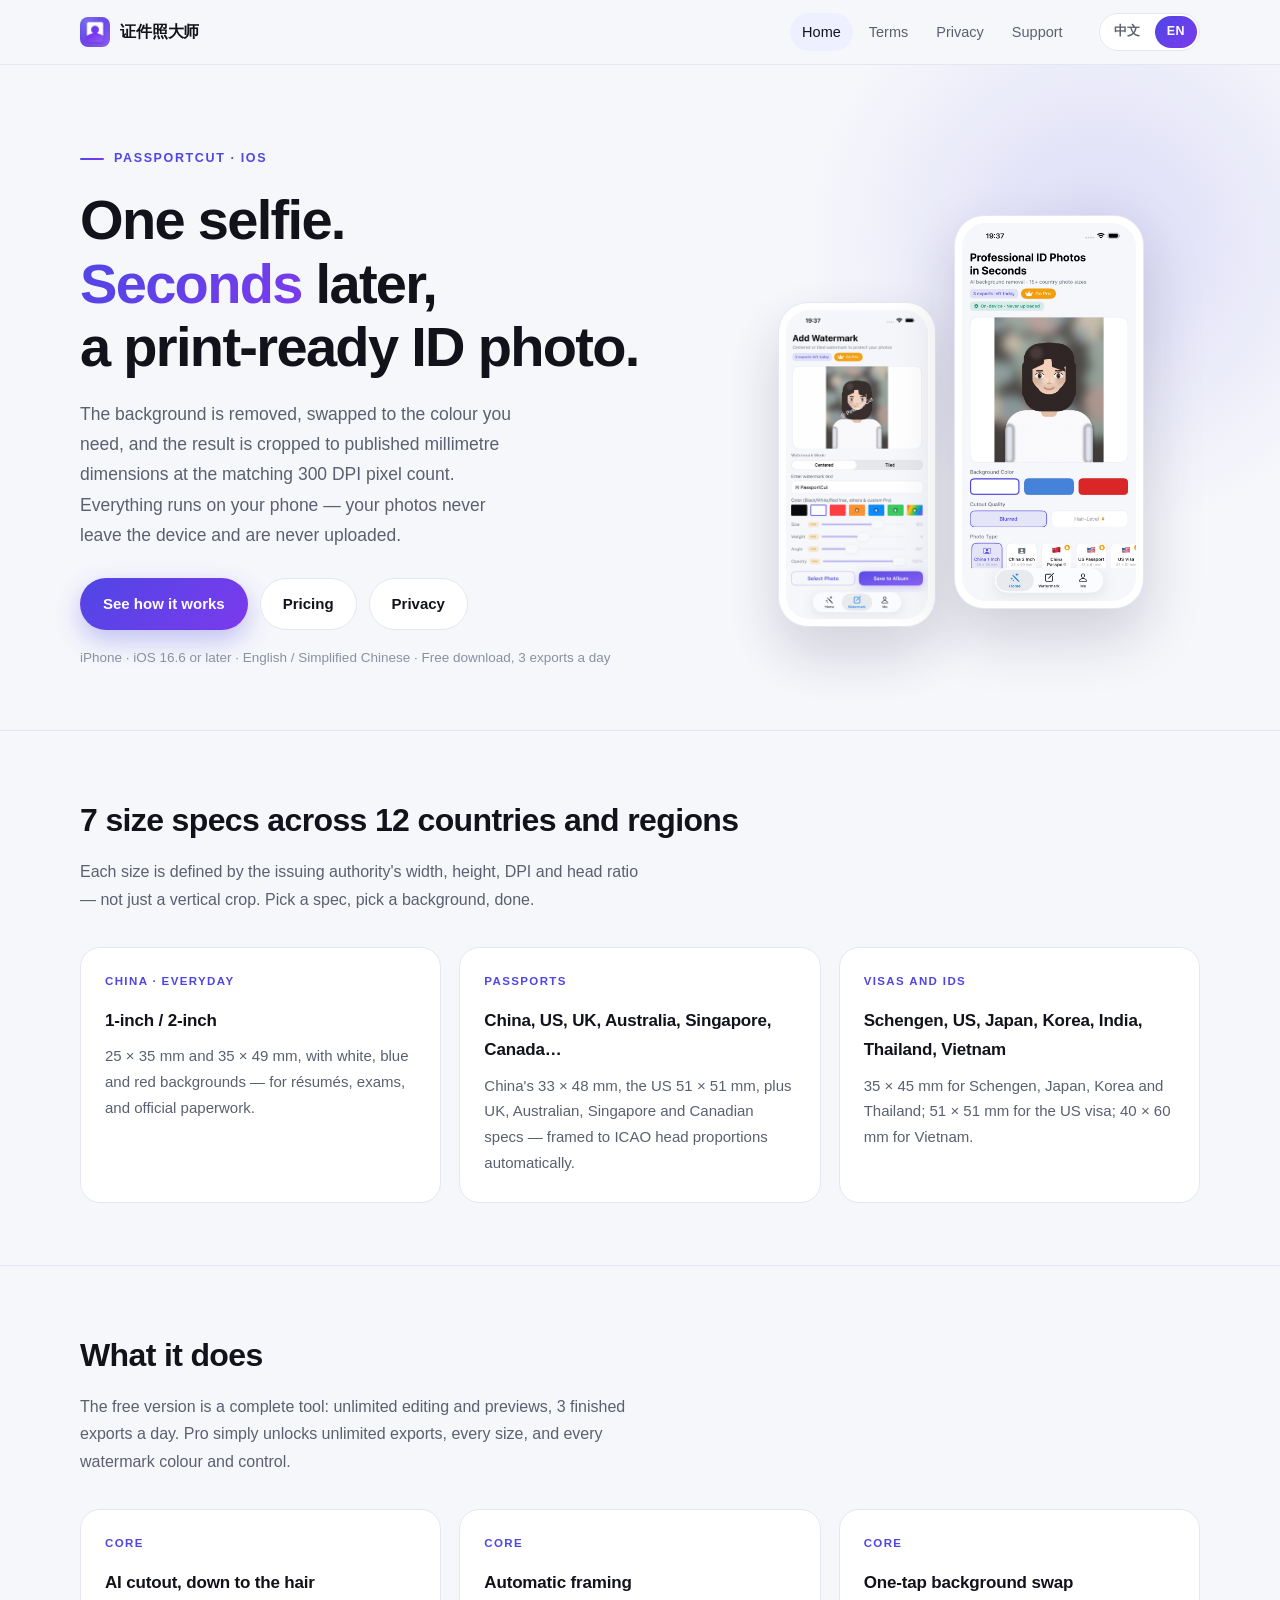
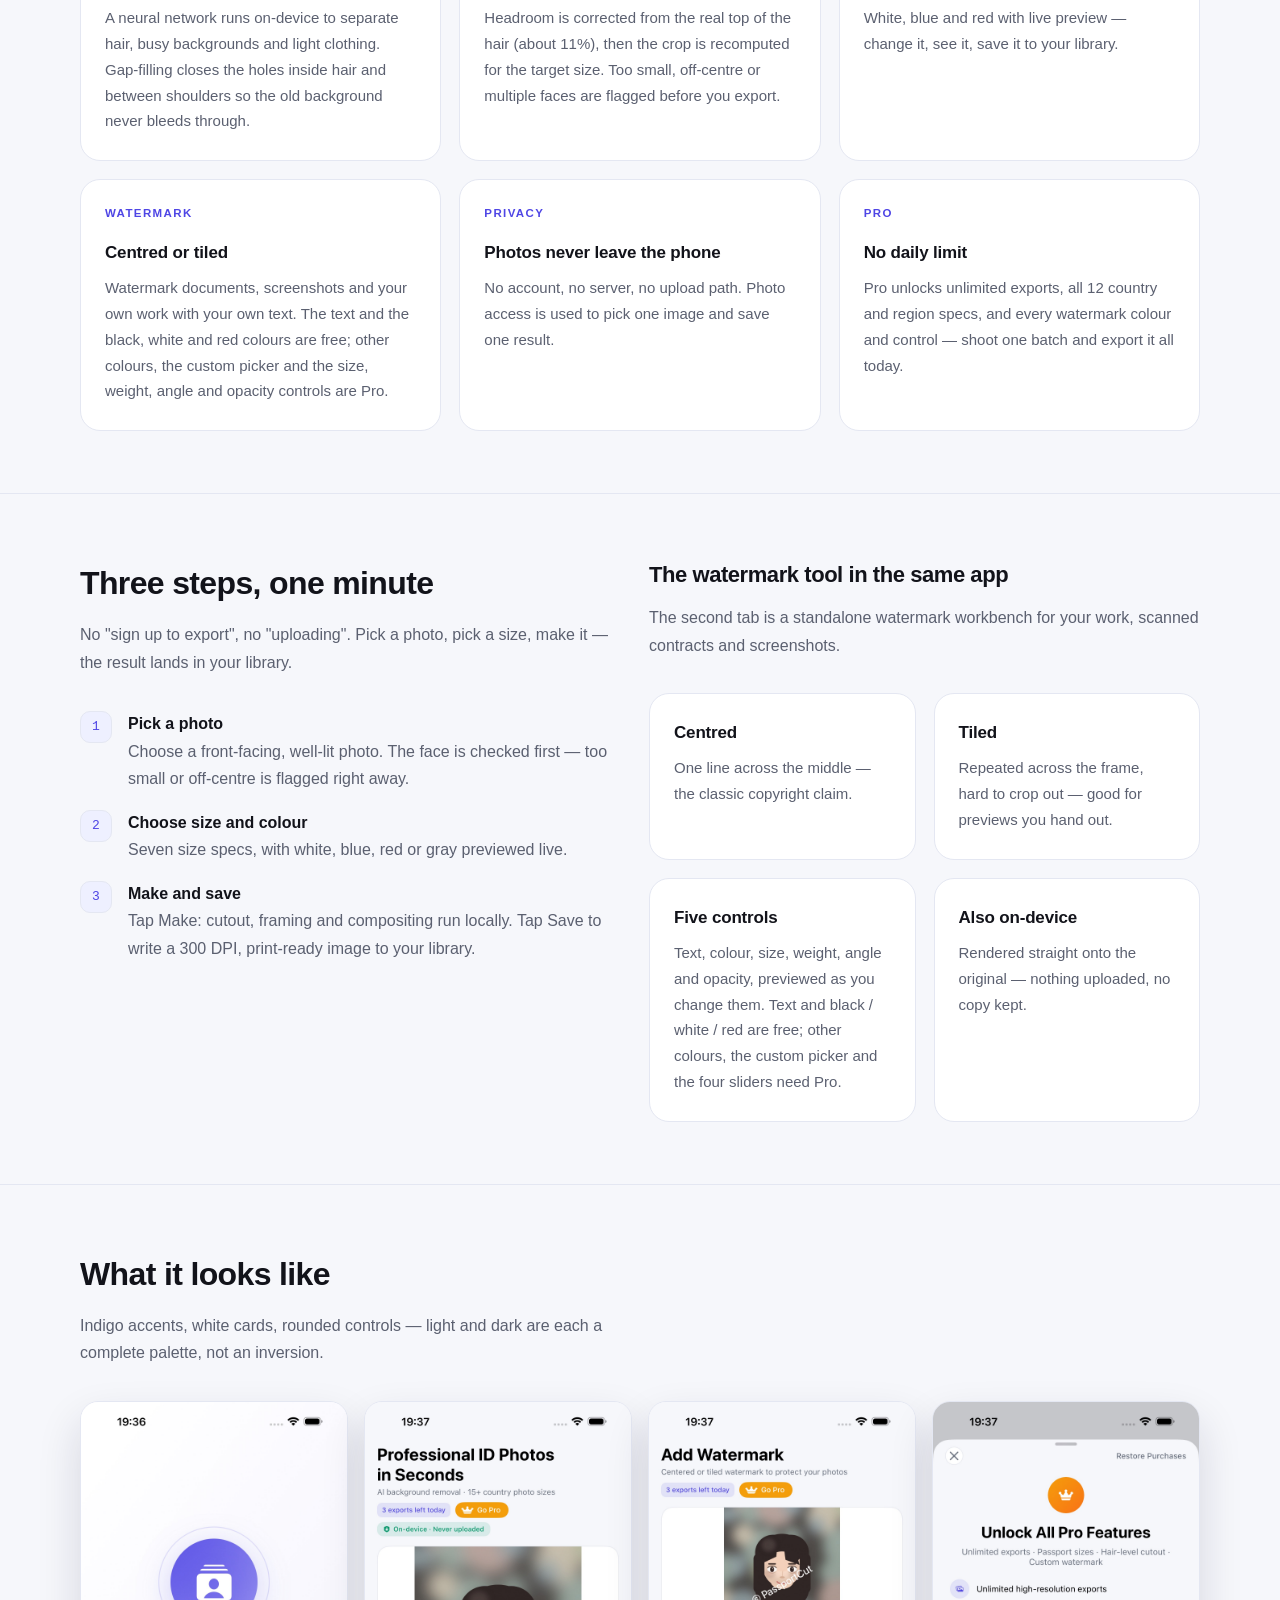
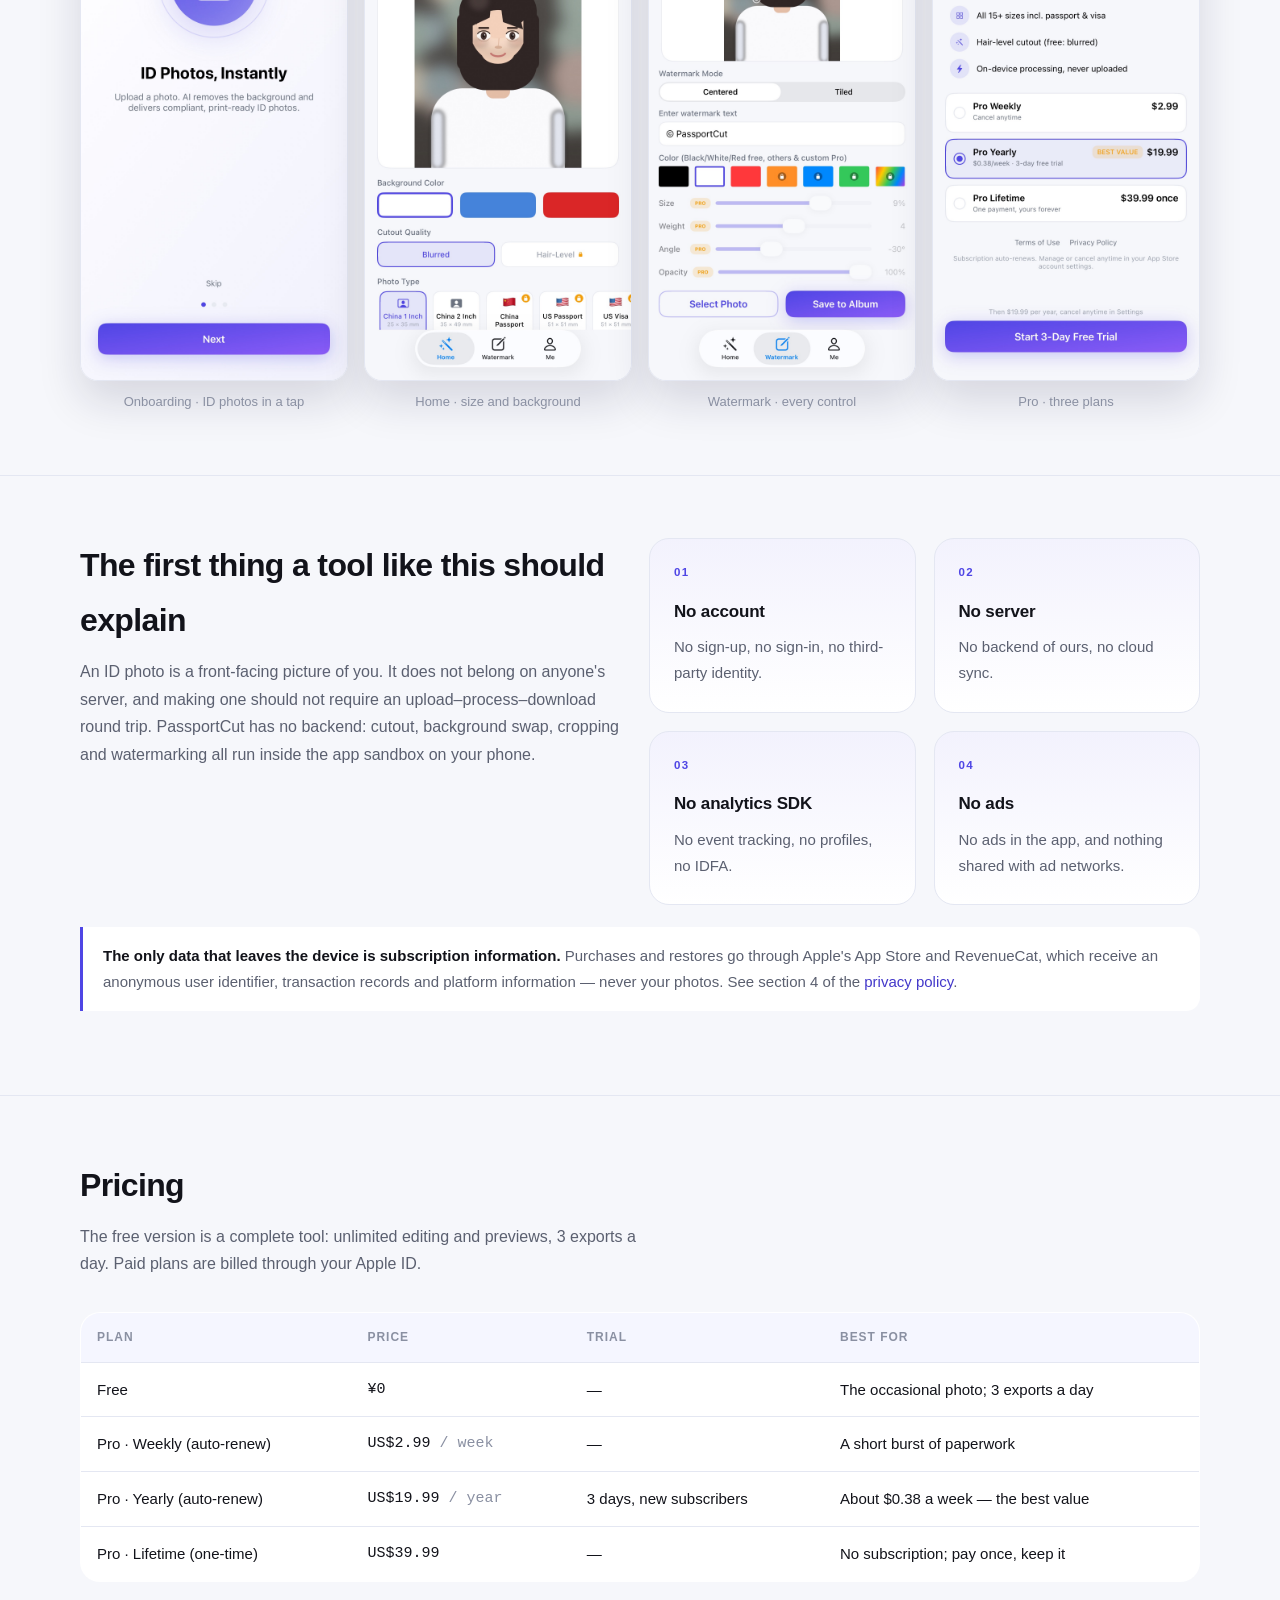
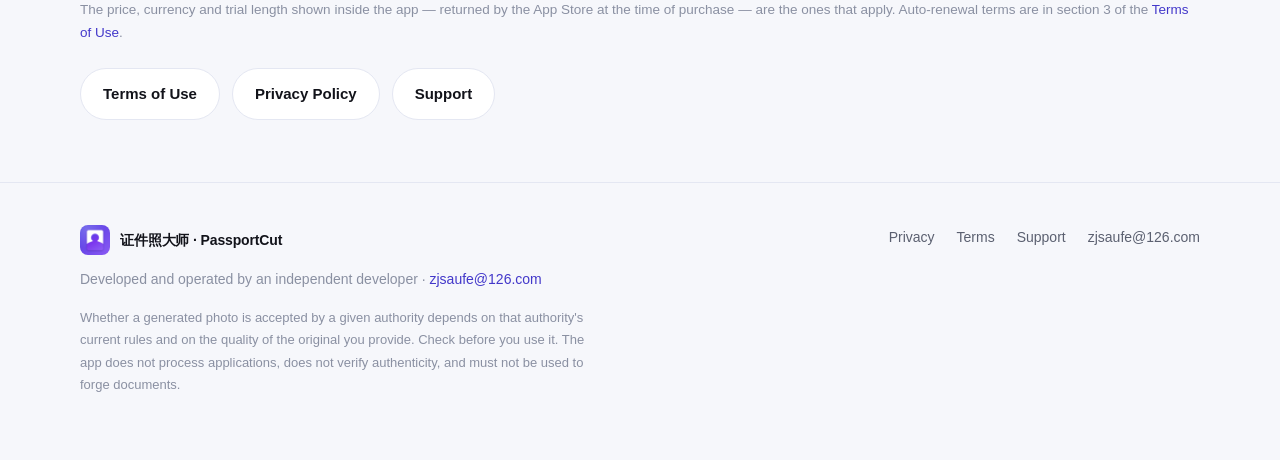
==== commit c5bc8c10: "Update ID photo descriptions and specifications change" ====
--- a/photoweb/index.html
+++ b/photoweb/index.html
@@ -4,9 +4,9 @@
 <meta charset="utf-8">
 <meta name="viewport" content="width=device-width, initial-scale=1">
 <title>证件照大师 · PassportCut — AI 证件照制作 / ID photos, made on your phone</title>
-<meta name="description" content="证件照大师 PassportCut：上传一张自拍，AI 自动抠图、换底色、裁切到官方规格，几秒钟拿到可打印的高清证件照。15 种官方尺寸，全程本地处理，照片不会上传。">
+<meta name="description" content="证件照大师 PassportCut：上传一张自拍，本地抠图、换底色、裁切到常见证件照尺寸，几秒钟拿到可打印的高清图片。7 种尺寸规格，全程本地处理，照片不会上传。">
 <meta property="og:title" content="证件照大师 · PassportCut — AI 证件照制作">
-<meta property="og:description" content="AI cutout, background swap and 15 official ID photo sizes, processed entirely on your device.">
+<meta property="og:description" content="On-device cutout, background swap and 7 ID photo size specs, processed entirely on your device.">
 <meta property="og:type" content="website">
 <meta name="theme-color" content="#F6F7FB">
 <link rel="icon" href="assets/img/icon-64.png">
@@ -40,7 +40,7 @@
 
         <div class="i18n-zh">
           <h1>一张自拍，<br><em>几秒钟</em>拿到<br>能打印的证件照。</h1>
-          <p class="lede">AI 自动抠图、自动换底色、按官方尺寸精确裁切，输出 300 DPI 的高清成品。全部处理都在你的手机上完成——照片不会离开设备，不会上传到任何服务器。</p>
+          <p class="lede">自动抠图、自动换底色、按公开的毫米尺寸裁切，输出 300 DPI 对应像素的高清成品。全部处理都在你的手机上完成——照片不会离开设备，不会上传到任何服务器。</p>
           <div class="cta">
             <a class="btn btn-primary" href="#how"><span>看看怎么用</span></a>
             <a class="btn btn-ghost" href="#pricing">价格</a>
@@ -51,7 +51,7 @@
 
         <div class="i18n-en">
           <h1>One selfie.<br><em>Seconds</em> later,<br>a print-ready ID photo.</h1>
-          <p class="lede">AI removes the background, swaps it to the colour you need, and crops to official specifications at 300 DPI. Everything runs on your phone — your photos never leave the device and are never uploaded.</p>
+          <p class="lede">The background is removed, swapped to the colour you need, and the result is cropped to published millimetre dimensions at the matching 300 DPI pixel count. Everything runs on your phone — your photos never leave the device and are never uploaded.</p>
           <div class="cta">
             <a class="btn btn-primary" href="#how">See how it works</a>
             <a class="btn btn-ghost" href="#pricing">Pricing</a>
@@ -77,7 +77,7 @@
   <!-- ================= 尺寸 ================= -->
   <section class="block" id="sizes">
     <div class="wrap">
-      <h2 class="title"><span class="i18n-zh">15 种官方规格，按毫米精确输出</span><span class="i18n-en">15 official specs, rendered to the millimetre</span></h2>
+      <h2 class="title"><span class="i18n-zh">7 种尺寸规格，覆盖 12 个国家和地区</span><span class="i18n-en">7 size specs across 12 countries and regions</span></h2>
       <p class="sub"><span class="i18n-zh">每个尺寸都按对应机构的官方要求定义宽高（mm）、DPI 与头部比例，不是简单裁成一张竖图。选好尺寸、换好底色，直接就绪。</span><span class="i18n-en">Each size is defined by the issuing authority's width, height, DPI and head ratio — not just a vertical crop. Pick a spec, pick a background, done.</span></p>
 
       <div class="grid-3">
@@ -94,7 +94,7 @@
         <div class="card">
           <p class="k"><span class="i18n-zh">签证与证件</span><span class="i18n-en">Visas and IDs</span></p>
           <h3><span class="i18n-zh">申根 / 美国 / 日本 / 韩国 / 印度 / 泰国 / 越南</span><span class="i18n-en">Schengen, US, Japan, Korea, India, Thailand, Vietnam</span></h3>
-          <p><span class="i18n-zh">35 × 45 mm 的申根与日韩规格、51 × 51 mm 的美国签证、40 × 60 mm 的泰越规格，出国材料一次备齐。</span><span class="i18n-en">35 × 45 mm for Schengen, Japan and Korea; 51 × 51 mm for the US visa; 40 × 60 mm for Thailand and Vietnam.</span></p>
+          <p><span class="i18n-zh">35 × 45 mm 的申根、日韩与泰国规格、51 × 51 mm 的美国签证、40 × 60 mm 的越南规格，出国材料一次备齐。</span><span class="i18n-en">35 × 45 mm for Schengen, Japan, Korea and Thailand; 51 × 51 mm for the US visa; 40 × 60 mm for Vietnam.</span></p>
         </div>
       </div>
     </div>
@@ -135,7 +135,7 @@
         <div class="card">
           <p class="k"><span class="i18n-zh">Pro</span><span class="i18n-en">Pro</span></p>
           <h3><span class="i18n-zh">不限次数，不再等明天</span><span class="i18n-en">No daily limit</span></h3>
-          <p><span class="i18n-zh">Pro 解锁不限次数导出、全部 15 种尺寸、水印的全部颜色与参数调节。一次拍好一整套材料，不用分几天导。</span><span class="i18n-en">Pro unlocks unlimited exports, all 15 sizes, and every watermark colour and control — shoot one batch and export it all today.</span></p>
+          <p><span class="i18n-zh">Pro 解锁不限次数导出、全部 12 个国家和地区的尺寸、水印的全部颜色与参数调节。一次拍好一整套材料，不用分几天导。</span><span class="i18n-en">Pro unlocks unlimited exports, all 12 country and region specs, and every watermark colour and control — shoot one batch and export it all today.</span></p>
         </div>
       </div>
     </div>
@@ -150,7 +150,7 @@
           <p class="sub"><span class="i18n-zh">没有「导出前必须注册」这一步，也没有「正在上传」。选图、选尺寸、制作，结果直接进相册。</span><span class="i18n-en">No "sign up to export", no "uploading". Pick a photo, pick a size, make it — the result lands in your library.</span></p>
           <ol class="steps">
             <li><b><span class="i18n-zh">选照片</span><span class="i18n-en">Pick a photo</span></b><br><span class="i18n-zh">从相册选一张正面、光线充足的照片。系统会先检测人脸，太小或没居中会直接告诉你。</span><span class="i18n-en">Choose a front-facing, well-lit photo. The face is checked first — too small or off-centre is flagged right away.</span></li>
-            <li><b><span class="i18n-zh">选尺寸与底色</span><span class="i18n-en">Choose size and colour</span></b><br><span class="i18n-zh">15 种官方规格任选，白 / 蓝 / 红底色实时预览。</span><span class="i18n-en">Fifteen official specs, with white, blue or red previewed live.</span></li>
+            <li><b><span class="i18n-zh">选尺寸与底色</span><span class="i18n-en">Choose size and colour</span></b><br><span class="i18n-zh">7 种尺寸规格任选，白 / 蓝 / 红 / 灰底色实时预览。</span><span class="i18n-en">Seven size specs, with white, blue, red or gray previewed live.</span></li>
             <li><b><span class="i18n-zh">制作并保存</span><span class="i18n-en">Make and save</span></b><br><span class="i18n-zh">点「制作」，本地完成抠图、校正与合成，点「保存照片」写入相册，300 DPI 可打印。</span><span class="i18n-en">Tap Make: cutout, framing and compositing run locally. Tap Save to write a 300 DPI, print-ready image to your library.</span></li>
           </ol>
         </div>
